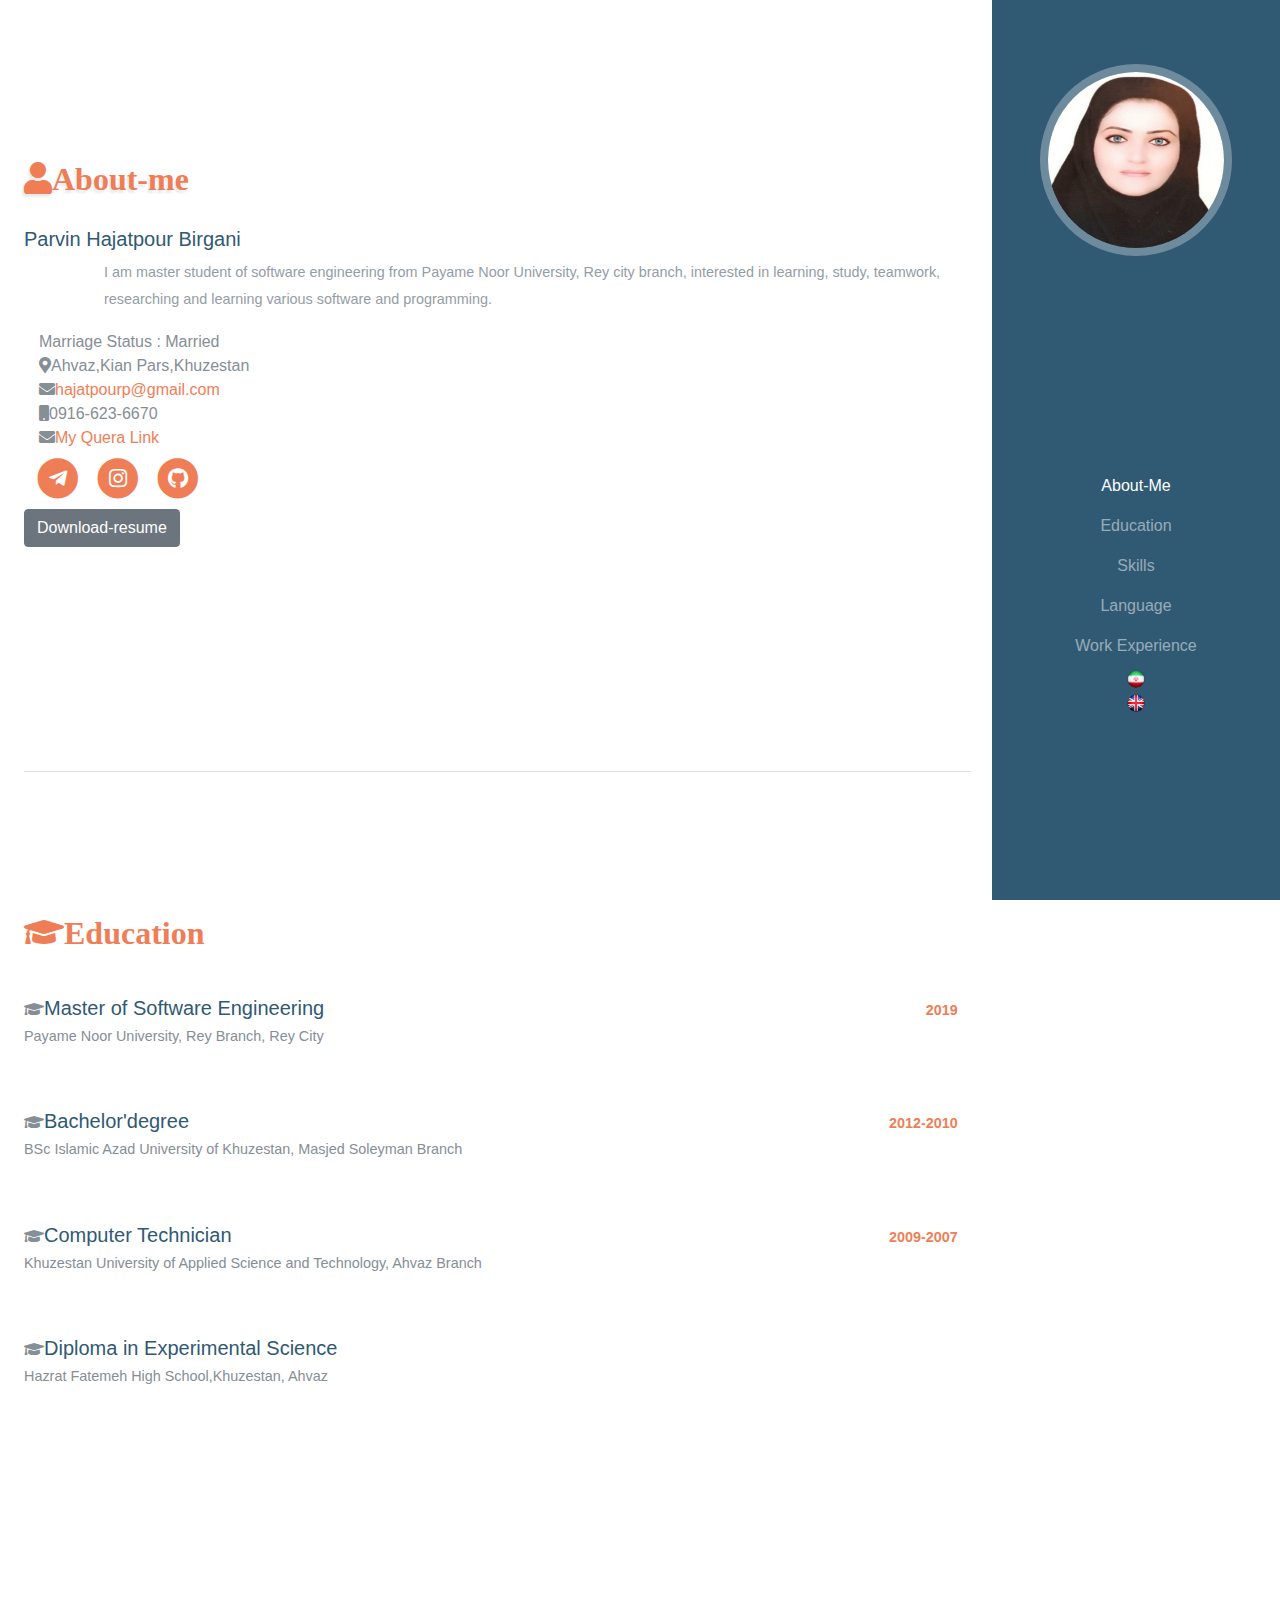
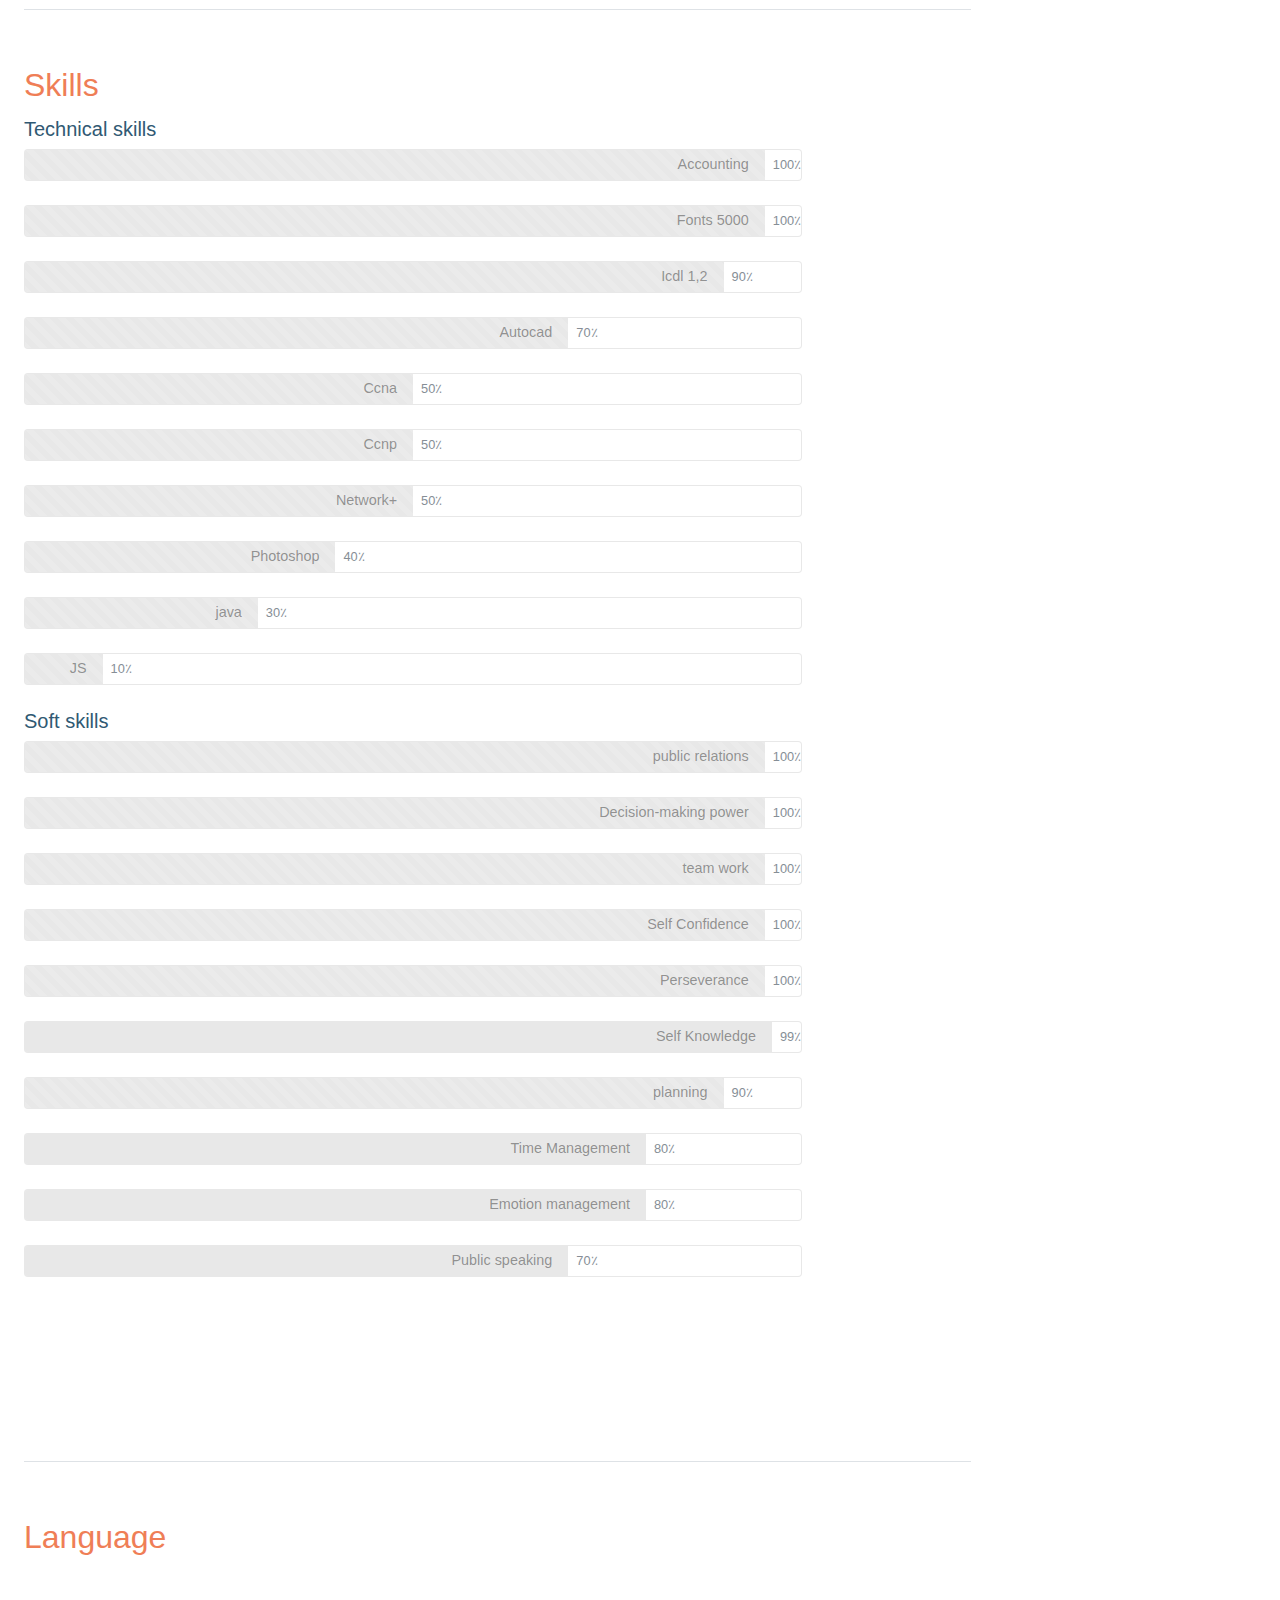
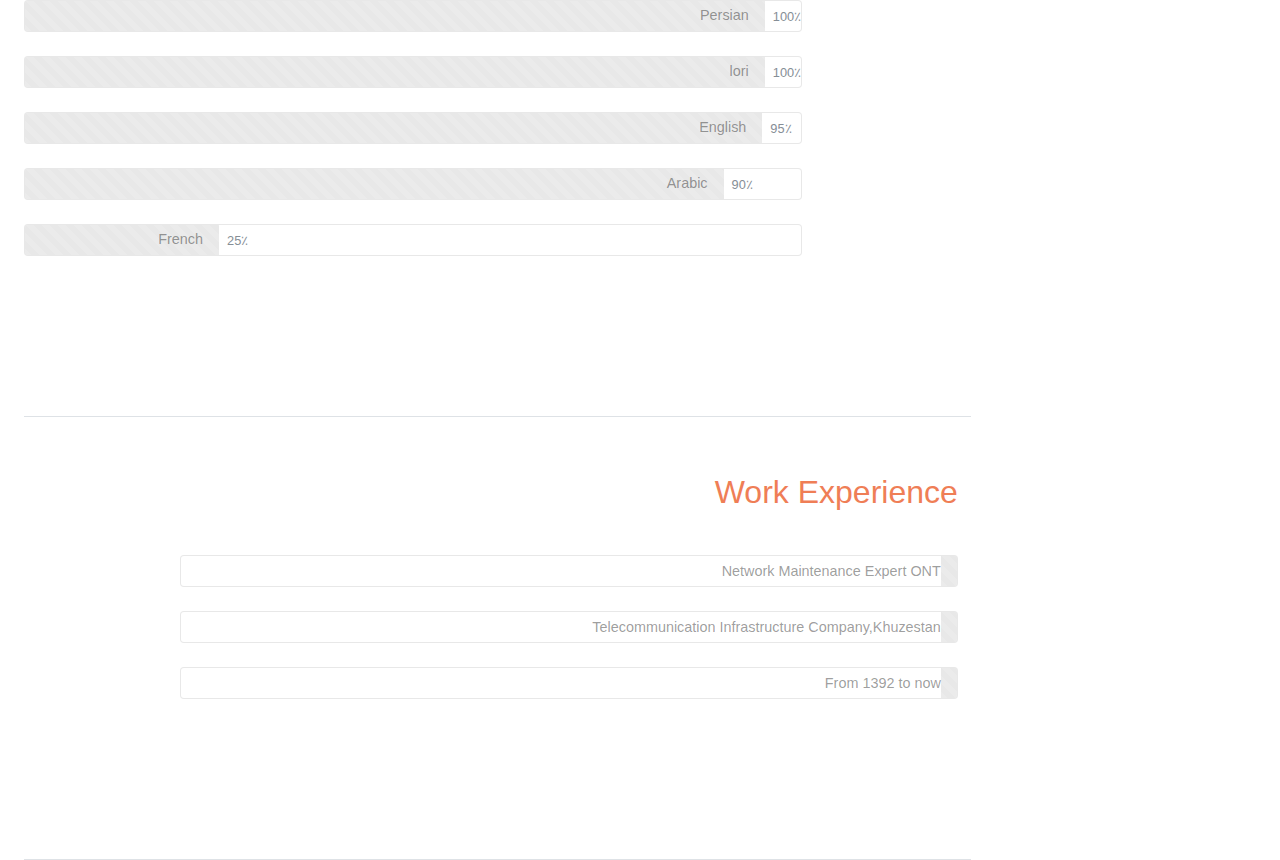
==== RESUME-EN.html @ 70c4b2e2 "Add files via upload" ====
<!doctype html>
<html lang="en">
<head>
    <meta charset="UTF-8">
    <meta name="viewport"
          content="width=device-width, user-scalable=no, initial-scale=1.0, maximum-scale=1.0, minimum-scale=1.0">
    <meta http-equiv="X-UA-Compatible" content="ie=edge">
    <link rel="stylesheet" href="css/bootstrap.css">
    <link rel="stylesheet" href="https://use.fontawesome.com/releases/v5.0.13/css/all.css">
    <link rel="stylesheet" href="css/bootstrap-rtl.css">
    <link rel="stylesheet" href="css/vazir.css">
    <link rel="stylesheet" href="css/style.css">
    <title>Resume</title>
</head>
<body data-spy="scroll" data-target="#mySidebar" data-offset="10">

    <main class="container-fluid">
        <div class="row">

            <!--Start Sidebar-->
            <nav class="navbar navbar-expand-lg navbar-dark bgPrimary p-0 px-lg-5 fixed-top" id="mySidebar">
                <img class="img-fluid img-profile-lg mx-auto d-none d-lg-block" src="img/parvin.jpg" alt="my image">
               <div class="d-flex flex-row-reverse w-100 justify-content-between">
                   <a class="navbar-brand pl-3 d-block d-lg-none" href="#"><img class="img-fluid img-profile" src="img/img-profile.png" alt="my image"></a>
                   <button class="navbar-toggler" type="button" data-toggle="collapse" data-target="#navbarSupportedContent" aria-controls="navbarSupportedContent" aria-expanded="false" aria-label="Toggle navigation">
                       <span class="navbar-toggler-icon"></span>
                   </button>
               </div>
                <div class="collapse navbar-collapse in" id="navbarSupportedContent">
                    <ul class="navbar-nav flex-column align-items-lg-center pr-3 pt-1 pr-lg-0 pt-lg-4" >
                        <li class="nav-item">
                            <a class="nav-link js-scroll-trigger active" href="#about-me">About-Me</a>
                        </li>
                        <li class="nav-item">
                            <a class="nav-link js-scroll-trigger" href="#education">Education</a>
                        </li>
                        <li class="nav-item">
                            <a class="nav-link js-scroll-trigger" href="#skill">Skills</a>
                        </li>
                        <li class="nav-item">
                            <a class="nav-link js-scroll-trigger" href="#Language">Language</a>
                        </li>
												 <li class="nav-item">
                            <a class="nav-link js-scroll-trigger" href="#job">Work Experience</a>
                        </li>

                        <li>
                            <a href="RESUME-FA.html" data-animation="62"> <img src="img/Iran.png" width="20" height="20"/></a>
                        </li>
					
                        <li>
                            <a class="pt-trigger" href="RESUME-EN.html" data-animation="62"> <img src="img/en.png" width="20" height="20"/></a>
                        </li>

                    </ul>
                </div>

            </nav>
            <!--End Sidebar-->

            <!--Start Main Content-->
            <div class="col-lg-8 col-xl-9 mr-auto pl-4"  id="mainContent">

                <!--About Me-->
                <section id="about-me" dir="ltr" align="left">
                    <div class="page-content">
                        <div class="row"></div>
                         <h1><span CLASS="text-primary fas fa-user ">About-me</span></h1>
                         <h3 ><span dir="ltr">Parvin Hajatpour Birgani</span></h3>
                          <div>
                              <p>I am master student of software engineering from Payame Noor University, Rey city branch, interested in learning, study, teamwork, researching and learning various software and programming.</p>
                          </div>
                            <div class="col-sm-6 col-md-6 col-lg-6">
                             <ul class="info-list">
                                 <li>
                                     <span class="contact-icon"><i class="" ></i></span><a >Marriage Status : Married</a>
                                 </li><br>
                                 <li>
                                     <span class="contact-icon"><i class="fas fa-map-marker-alt" ></i></span><a >Ahvaz,Kian Pars,Khuzestan</a>
                                 </li><br>
                                 <li>
                                     <span class="contact-icon"><i class="fas fa-envelope" ></i></span><a href="hajatpourp@gmail.com">hajatpourp@gmail.com</a>
                                 </li><br>
								  <li>
                                    <!-- <span class="contact-icon"><i class="fas fa-envelope" ></i></span><a href="parvinhajatpour@gmail.com">parvinhajatpour@gmail.com</a>
                                 </li><br>-->
                                 <li>
                                     <span class="contact-icon"><i class="fas fa-mobile "></i></span><a>0916-623-6670</a>
                                 </li><br>
								  <li>
                                     <span class="contact-icon"><i class="fas fa-envelope" ></i></span><a href="https://quera.ir/profile/hajatpourp">My Quera Link</a>
                                 </li><br>
                            </ul>
							

                    </div>
                <ul class="list-inline list-social-items mr-2 mt-2 d-inline-flex">
                    <li class="list-inline-item">
                        <a href="">
                            <span class="fa-stack fa-2x">
                              <i class="fas fa-circle fa-stack-2x"></i>
                              <i class="fab fa-telegram-plane fa-stack-1x fa-inverse"></i>
                            </span>
                        </a>
                    </li>
                    <li class="list-inline-item">
                        <a href="">
                            <span class="fa-stack fa-2x">
                              <i class="fas fa-circle fa-stack-2x"></i>
                              <i class="fab fa-instagram fa-stack-1x fa-inverse"></i>
                            </span>
                        </a>
                    </li>
                    <li class="list-inline-item">
                        <a href="#">
                            <span class="fa-stack fa-2x">
                              <i class="fas fa-circle fa-stack-2x"></i>
                              <i class="fab fa-github fa-stack-1x fa-inverse"></i>
                            </span>
                        </a>
                    </li>

                </ul>
                    <div class="download-resume">
                        <a href="" class="btn btn-secondary">Download-resume</a>
                    </div>
                    </div>
                </section>

                <!--Education-->
                <section id="education" dir="ltr" align="left">
                        <h2 class="mb-lg-5 pb-4 pt-3 pb-lg-0 fas fa-graduation-cap">Education</h2>
                        <div class="mb-5 d-flex flex-column flex-sm-row align-items-sm-baseline justify-content-sm-between">
                            <div class="d-flex flex-column">
                                <div class=" px-0 d-flex align-items-baseline ">
                                    <i class="fas fa-graduation-cap"></i>
                                    <h3>Master of Software Engineering</h3>
                                </div>
                                <div class="pr-md-5">
                                    <h4>Payame Noor University, Rey Branch, Rey City  </h4>
                                    <p> </p>
                                </div>
                            </div>
                            <div class="col-sm-auto pr-0 pr-0">
                                <span class="text-success">2019</span>
                            </div>
                        </div>
                        <div class="mb-5 d-flex flex-column flex-sm-row align-items-sm-baseline justify-content-sm-between ">
                            <div class="d-flex flex-column">
                                <div class=" px-0 d-flex align-items-baseline ">
                                    <i class="fas fa-graduation-cap"></i>
                                    <h3>Bachelor'degree</h3>
                                </div>
                                <div class="pr-md-5">
                                    <h4>BSc Islamic Azad University of Khuzestan, Masjed Soleyman Branch</h4>
                                    <p></p>
                                </div>
                            </div>
                            <div class="col-sm-auto pr-0">
                                <span class="text-success">2012-2010</span>
                            </div>
                        </div>
                    <div class="mb-5 d-flex flex-column flex-sm-row align-items-sm-baseline justify-content-sm-between ">
                        <div class="d-flex flex-column">
                            <div class=" px-0 d-flex align-items-baseline ">
                                <i class="fas fa-graduation-cap"></i>
                                <h3>Computer Technician</h3>
                            </div>
                            <div class="pr-md-5">
                                <h4>Khuzestan University of Applied Science and Technology, Ahvaz Branch
                                </h4>
                                <p></p>
                            </div>
                        </div>
                        <div class="col-sm-auto pr-0">
                            <span class="text-success">2009-2007</span>
                        </div>
                    </div>
                    <div class="mb-5 d-flex flex-column flex-sm-row align-items-sm-baseline justify-content-sm-between ">
                        <div class="d-flex flex-column">
                            <div class=" px-0 d-flex align-items-baseline ">
                                <i class="fas fa-graduation-cap"></i>
                                <h3>
                                    Diploma in Experimental Science</h3>
                            </div>
                            <div class="pr-md-5">
                                <h4>Hazrat Fatemeh High School,Khuzestan, Ahvaz</h4>
                                <p></p>
                            </div>
                        </div>
                       <!-- <div class="col-sm-auto pr-0">
                            <span class="text-success">1384-1385</span>
                        </div>-->
                    </div>
                </section>

                <!--Skills-->
                <section id="skill" class=" pt-2" dir="ltr" align="left">
                    <h2 class="pb-1 pt-4 mt-5 mt-lg-4">Skills</h2>
                    <div class="col-lg-10 px-0">
                        <h3 ><span dir="ltr">Technical skills</span></h3>
                       <div class="progress">
                            <div class="progress-bar progress-bar-striped progress-bar-animated" style="width: 100%">Accounting</div>
                            <small class="my-auto mr-auto pl-2">100٪</small>
                        </div>
                        <br> <div class="progress">
                            <div class="progress-bar progress-bar-striped progress-bar-animated" style="width: 100%">Fonts 5000</div>
                            <small class="my-auto mr-auto pl-2">100٪</small>
                        </div><br>
						<div class="progress">
                            <div class="progress-bar progress-bar-striped progress-bar-animated" style="width: 90%">Icdl 1,2</div>
                            <small class="my-auto mr-auto pl-2">90٪</small>
                        </div>
                        <br> 
						<div class="progress">
                            <div class="progress-bar progress-bar-striped progress-bar-animated" style="width: 70%">Autocad</div>
                            <small class="my-auto mr-auto pl-2">70٪</small>
                        </div>
                        <br> 
						 <div class="progress">
                            <div class="progress-bar progress-bar-striped progress-bar-animated" style="width: 50%">Ccna</div>
                            <small class="my-auto mr-auto pl-2">50٪</small>
                        </div>
                        <br> <div class="progress">
                            <div class="progress-bar progress-bar-striped progress-bar-animated" style="width: 50%">Ccnp</div>
                            <small class="my-auto mr-auto pl-2">50٪</small>
                        </div>
                        <br> <div class="progress">
                            <div class="progress-bar progress-bar-striped progress-bar-animated" style="width: 50%">Network+</div>
                            <small class="my-auto mr-auto pl-2">50٪</small>
                        </div>
                        <br>
						 <div class="progress">
                            <div class="progress-bar progress-bar-striped progress-bar-animated" style="width: 40%">Photoshop</div>
                            <small class="my-auto mr-auto pl-2">40٪</small>
                        </div>
                        <br> 
                        <div class="progress">
                            <div class="progress-bar progress-bar-striped progress-bar-animated" style="width: 30%">java</div>
                            <small class="my-auto mr-auto pl-2">30٪</small>
                        </div>
                        <br>
                        <div class="progress">
                            <div class="progress-bar progress-bar-striped progress-bar-animated" style="width: 10%">JS</div>
                            <small class="my-auto mr-auto pl-2">10٪</small>
                        </div>
                        <br> 
                    </div>
                    <div class="col-lg-10 px-0">
                        <h3 ><span dir="ltr">Soft skills</span></h3>
                        <div class="progress">
                            <div class="progress-bar progress-bar-striped progress-bar-animated" style="width: 100%">public relations</div>
                            <small class="my-auto mr-auto pl-2">100٪</small>
                        </div>
                        <br>
                        <div class="progress">
                            <div class="progress-bar progress-bar-striped progress-bar-animated" style="width: 100%">Decision-making power</div>
                            <small class="my-auto mr-auto pl-2">100٪</small>
                        </div>
                        <br>
                        <div class="progress">
                            <div class="progress-bar progress-bar-striped progress-bar-animated" style="width: 100%">team work</div>
                            <small class="my-auto mr-auto pl-2">100٪</small>
                        </div>
                        <br>
                        <div class="progress">
                            <div class="progress-bar progress-bar-striped progress-bar-animated" style="width: 100%">Self Confidence</div>
                            <small class="my-auto mr-auto pl-2">100٪</small>
                        </div>
                        <br>
                        <div class="progress">
                            <div class="progress-bar progress-bar-striped progress-bar-animated" style="width:100%">Perseverance </div>
                            <small class="my-auto mr-auto pl-2">100٪</small>
                        </div>
                        <br> <div class="progress">
						     <div class="progress-bar " style="width:99%">Self Knowledge</div>
                            <small class="my-auto mr-auto pl-2">99٪</small>
                        </div>
                        
                        <br>
                        <div class="progress">
                            <div class="progress-bar progress-bar-striped progress-bar-animated" style="width:90%">planning</div>
                            <small class="my-auto mr-auto pl-2">90٪</small>
                        </div><br>
						                       
                       
						<div class="progress">
                            <div class="progress-bar " style="width:80%">Time Management</div>
                            <small class="my-auto mr-auto pl-2">80٪</small>
                        </div>
                        <br>
                        <div class="progress">
                            <div class="progress-bar " style="width:80%">Emotion management</div>
                            <small class="my-auto mr-auto pl-2">80٪</small>
                        </div>
                        <br>
                        <div class="progress">
                            <div class="progress-bar " style="width:70%">Public speaking</div>
                            <small class="my-auto mr-auto pl-2">70٪</small>
                        </div>
                        <br>

                        
                    </div>

                </section>

                <!--Language-->
                <section id="Language" class=" pt-2" dir="ltr" align="left">
                    <h2 class="pb-1 pt-4 mt-5 mt-lg-4">Language</h2>
                    <div class="col-lg-10 px-0">
                        <p class="ml-0 pt-2 pb-2"></p>
                        <div class="progress">
                            <div class="progress-bar progress-bar-striped progress-bar-animated" style="width: 100%">Persian</div>
                            <small class="my-auto mr-auto pl-2">100٪</small>
                        </div>
                        <br>
                        <div class="progress">
                            <div class="progress-bar progress-bar-striped progress-bar-animated" style="width: 100%">lori</div>
                            <small class="my-auto mr-auto pl-2">100٪</small>
                        </div>
                        <br>
                        <div class="progress">
                            <div class="progress-bar progress-bar-striped progress-bar-animated" style="width: 95%">English</div>
                            <small class="my-auto mr-auto pl-2">95٪</small>
                        </div>
                        <br>
                        <div class="progress">
                            <div class="progress-bar progress-bar-striped progress-bar-animated" style="width: 90%">Arabic</div>
                            <small class="my-auto mr-auto pl-2">90٪</small>
                        </div>
                        <br>
                        <div class="progress">
                            <div class="progress-bar progress-bar-striped progress-bar-animated" style="width: 25%">French</div>
                            <small class="my-auto mr-auto pl-2">25٪</small>
                        </div>
                    </div>

                </section>
				<section id="job" class=" pt-2">
                    <h2 class="pb-1 pt-4 mt-5 mt-lg-4">Work Experience</h2>
                    <div class="col-lg-10 px-0">
                        <p class="ml-0 pt-2 pb-2"></p>
                        <div class="progress">
                            <div class="progress-bar progress-bar-striped progress-bar-animated" style="width: 0%">Network Maintenance Expert ONT</div>
                            <small class="my-auto mr-auto pl-2"></small>
                        </div>
                        <br>
                        <div class="progress">
                            <div class="progress-bar progress-bar-striped progress-bar-animated" style="width: 0%">Telecommunication Infrastructure Company,Khuzestan</div>
                            <small class="my-auto mr-auto pl-2"></small>
                        </div>
                        <br>
                        <div class="progress">
                            <div class="progress-bar progress-bar-striped progress-bar-animated" style="width: 0%">From 1392 to now</div>
                            <small class="my-auto mr-auto pl-2"></small>
                        </div>

                </section>
            </div>
            <!--End Main Content-->
        </div>
    </main>

<script src="js/jquery-3.3.1.min.js"></script>
<script src="js/popper.min.js"></script>
<script src="js/bootstrap.min.js"></script>
<script src="js/jquery.easing.js"></script>
    <script>
        // Smooth scrolling using jQuery easing
        $('#mySidebar .navbar-nav a').on('click', function (e) {
            let target = $(this.hash);
            if (target.length){
                e.preventDefault();
                $('html,body').animate({
                    scrollTop: target.offset().top
                },800 , "easeInOutExpo" );
                return false;
            }
        });

        // Closes responsive menu when a scroll trigger link is clicked
        $(document).click(function (event) {
            let clickover = $(event.target);
            let $navbar = $(".navbar-collapse");
            let _opened = $navbar.hasClass("in");
            if (_opened === true && !clickover.hasClass("navbar-toggler")) {
                $navbar.collapse('hide');
            }
        });
        //Close navbar-collapse when click anyWhere
        $('.js-scroll-trigger').click(function() {
            $('.navbar-collapse').collapse('hide');
        });

    </script>

</body>
</html>
---- css/vazir.css ----
ul {
  list-style-type: none;
  margin: 0;
  padding: 0;
}

li {
  display: inline;
}
<ul>
  <li><a href="#home">Home</a></li>
  <li><a href="#news">News</a></li>
  <li><a href="#contact">Contact</a></li>
  <li><a href="#about">About</a></li>
</ul>
---- css/style.css ----
body {
    font-family: 'Vazir', Vazir, Tahoma, Arial, sans-serif !important;
    color: #868e96;
}
section {
    padding-right: .8rem;
    border-bottom: 1px solid #dee2e6;
    padding-top: 4rem;

}
@media (min-width: 992px) {
    section {
        padding-top: 8rem;
        padding-bottom: 10rem;
    }

}

h1{
    font-size: 2rem;
    color: #ef7e56;
    text-shadow: -2px 3px 2px rgba(0, 0, 0, 0.08);
    word-spacing: -0.4rem;
}
h2{
    font-size: 2rem;
    color: #ef7e56;
}
h3 {
    font-size: 1.25rem;
    color: #305973;
}
h4 {
    font-size: 0.9rem;
}

p {
    font-size: .9rem;
    line-height: 1.7rem;
    color: #949da6;
    margin-left: 5rem;
}
a {
    color: #ef7e56;
}
a:hover {
    color: #305973;
}
.text-primary {
    color: #ef7e56 !important;
}

.text-success {
    color: #ef7e56 !important;
    font-weight: 700;
    font-size: 0.9rem;
}

/* ------------------------------------
            Sidebar
--------------------------------------*/
#mySidebar button.navbar-toggler:focus {
    outline: none;
    box-shadow:none; !important;
}

@media (min-width: 992px) {
    #mySidebar {
        background-color: #305973;
        text-align: center;
        position: fixed;
        top: 0;
        right: 0;
        display: flex;
        flex-direction: column;
        width: 18rem;
        height: 100vh;
    }
}
.img-profile {
    width: 2.5rem;
    height: 2.5rem;
    border: .1rem solid rgba(255,255,255,.3);
    border-radius: 50%;
}

.img-profile-lg {
    width: 12rem;
    height: 12rem;
    border: .5rem solid rgba(255,255,255,.3);
    border-radius: 50%;
    margin-top: 4rem;
}
.bgPrimary {
    background-color: #305973;
}

#mySidebar a {
    color: rgba(255,255,255,.5);
}
#mySidebar a:hover {
    color: rgba(255,255,255,.75);
}
#mySidebar a.active {
    color: #fff;
}
#mySidebar .navbar-brand {
    color: rgba(255,255,255,.95);
}
#mySidebar .navbar-brand:hover {
    color: rgba(255,255,255,.8);
}

/* ------------------------------------
                Main Content
--------------------------------------*/
@media (min-width: 992px) {
    .col-lg-8 {
        -ms-flex: 0 0 72%;
        flex: 0 0 72%;
        max-width: 72%;
    }
}
@media (min-width: 1200px) {
    .col-xl-9 {
        -ms-flex: 0 0 77%;
        flex: 0 0 77%;
        max-width: 77%;
    }
}
/* ------------------------------------
            About Me
--------------------------------------*/
#about-me {
    padding-bottom: 14rem;
}
@media (max-width: 992px) {
    #about-me {
        padding-bottom: 4rem;
    }
}
#about-me h1{
    padding-top: 2rem;
    padding-bottom: 1.3rem;
    color: #305973;
}


.address {
    font-size: 0.95rem;
    line-height: 1.9rem;
}
.list-social-items .fa-2x {
    font-size: 1.3em;
}
/* ------------------------------------
            Education
--------------------------------------*/
#education .fa-calendar-check {
    padding-left: .75rem;
    color: #ef7e56;
}
.text-uppercase{
    font-weight: bold;
    font-size: 0.75rem;

}
/* ------------------------------------
            Experience
--------------------------------------*/
#experience .fa-calendar-check {
    padding-left: .75rem;
    color: #ef7e56;
}

@media (max-width: 576px) {
    i.fa-calendar-check {
        display: none;
    }
}
/* ------------------------------------
            Skill
--------------------------------------*/
.progress-bar {
    color: rgba(0,0,0,.4);
    font-weight: 500;
    font-size: 0.9rem;
    text-align: right;
    padding-right: 1rem;
    background-color: rgba(0,0,0,0.09);
}
.progress {
    height: 2rem;
    font-size: 1rem;
    background-color: #fff;
    border: 1px solid rgba(0,0,0,0.09);
}
/* ------------------------------------
            Portfolio
--------------------------------------*/
#portfolio {
    padding-top: 3.5rem;
    padding-bottom: 5rem;
}
.cursor {
    cursor: pointer;
}
.card-text {
    color: #305973;
    visibility: hidden;
}
.card-img-overlay:hover .card-text {
    visibility: visible;
    transition: all .7s ease;
}
.card-img-overlay:hover {
    background-color: rgba(255,255,255,.7) ;
    transition: all .1s ease;
}
.modal {
    direction: ltr;
}
.modal-header {
    padding: 1rem 1rem 0 0;
    border-bottom: 0px solid #e9ecef;
    border-top-left-radius: 0.3rem;
    border-top-right-radius: 0.3rem;
}
.modal-text {
    color: #305973;
    direction: rtl;
}
.modal-text p {
    margin-left: 0;
}
.btn-primary {
    background-color: #007bff;
    border-color: #007bff;
    float: left;
}
/* ------------------------------------
            Award
--------------------------------------*/
#award i {
    color: #ffc107;
}
@media (max-width: 992px) {
    section#award {
        padding-top: 5rem;
        padding-bottom: 22rem;
    }
}
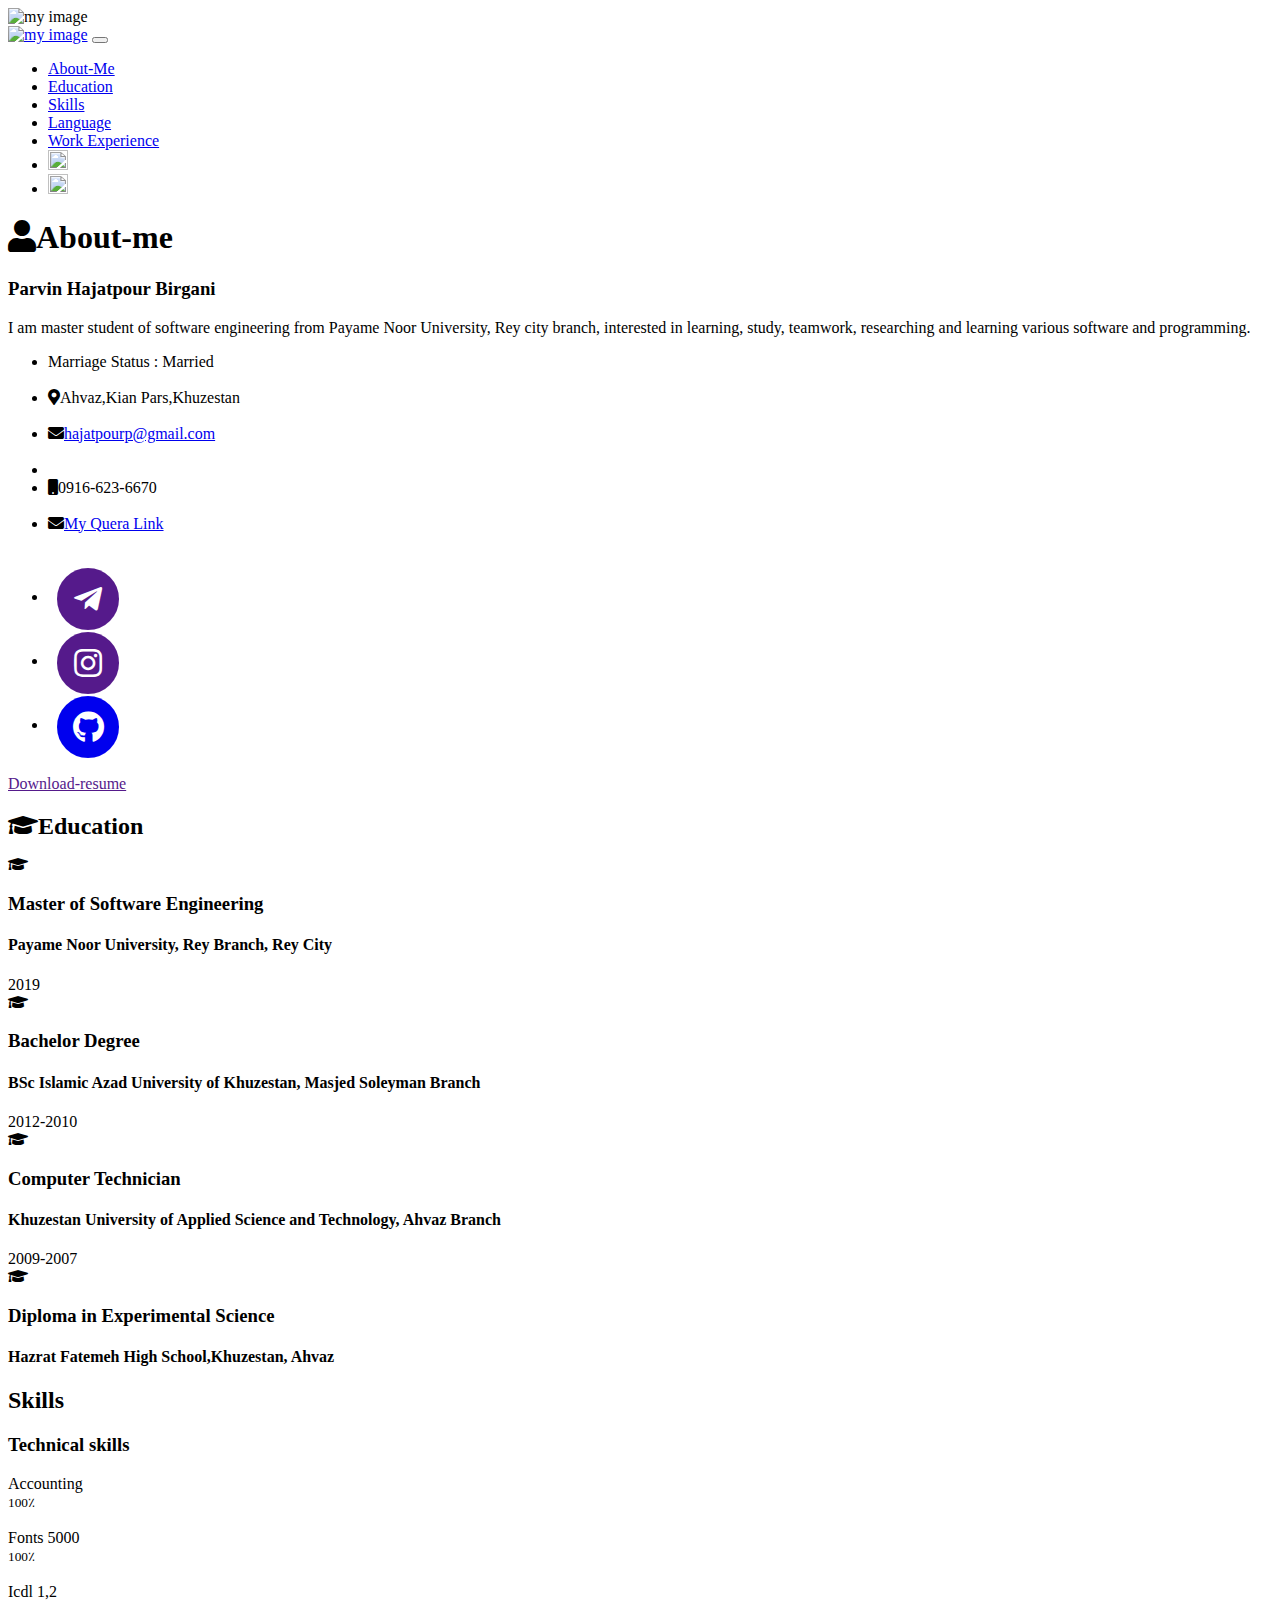
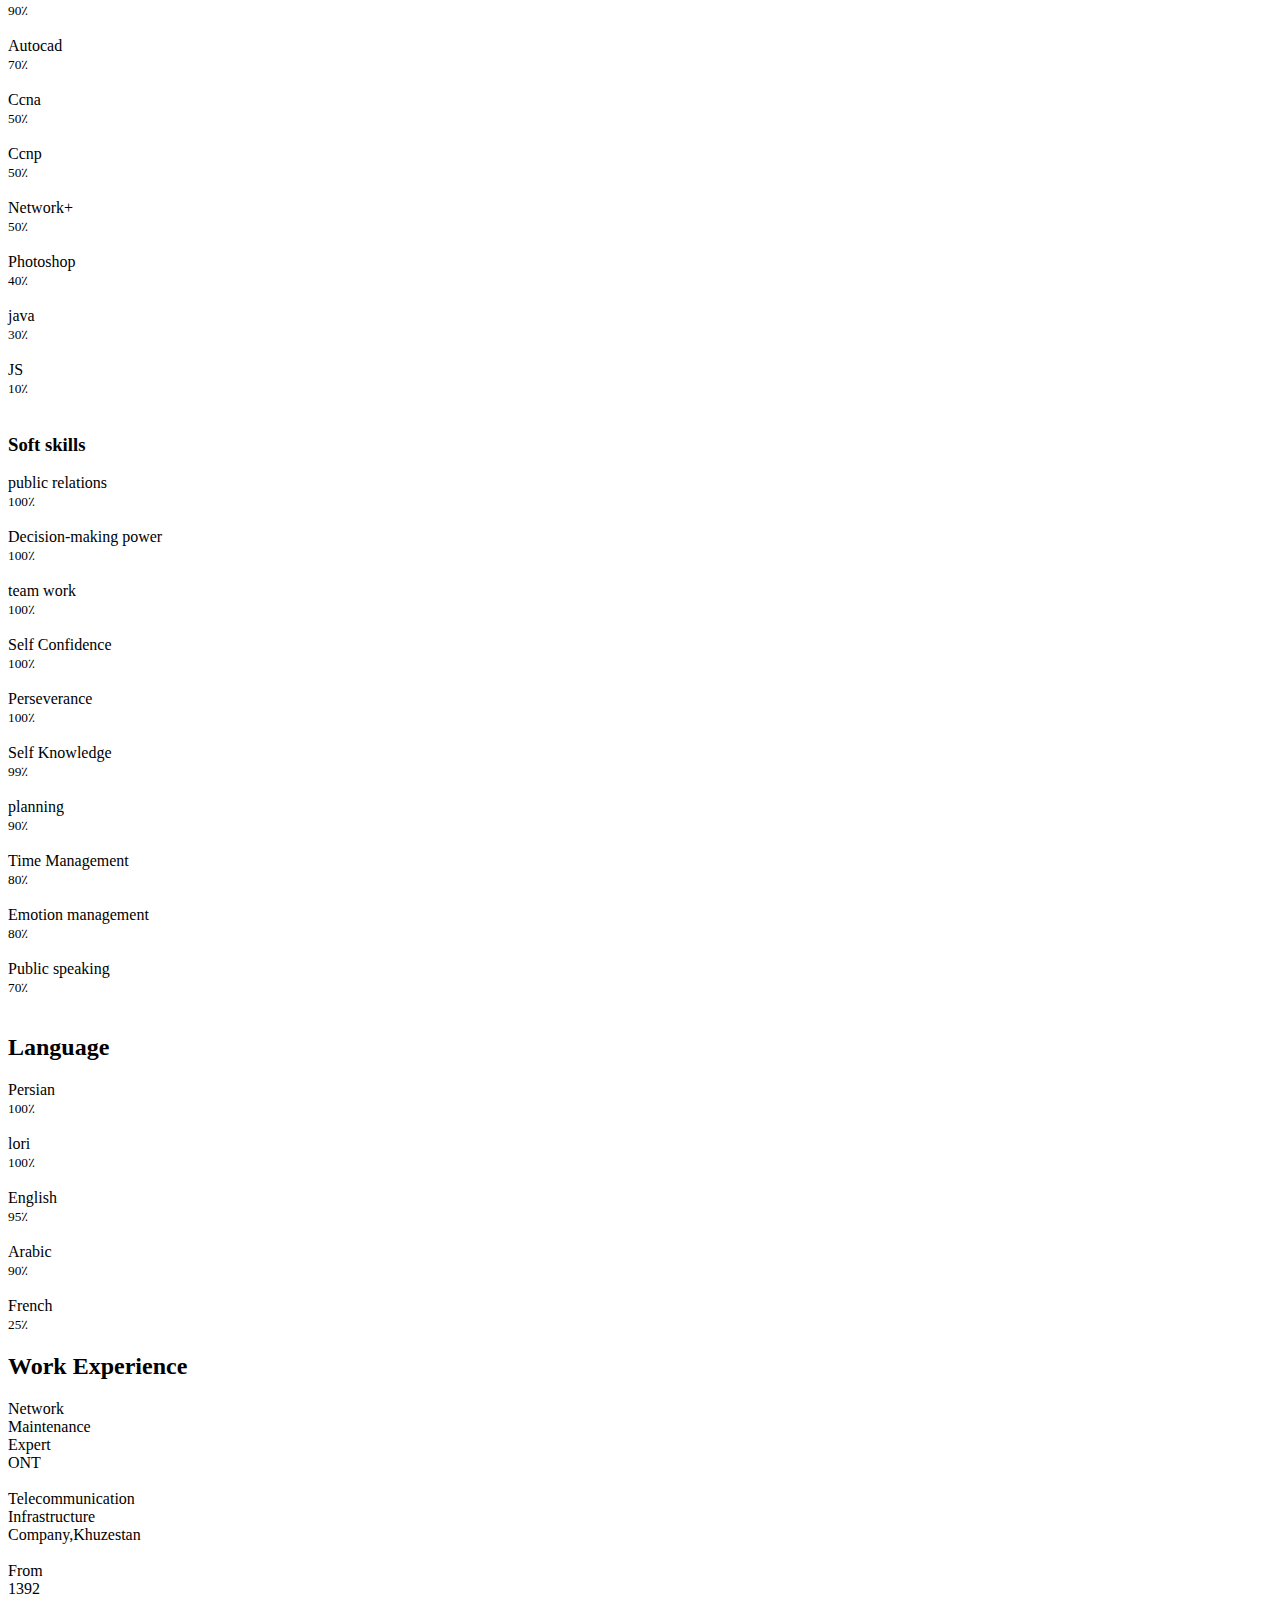
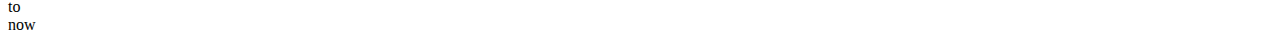
==== commit 7b002ab3: "Add files via upload" ====
--- a/RESUME-EN.html
+++ b/RESUME-EN.html
@@ -6,11 +6,11 @@
     <meta name="viewport"
           content="width=device-width, user-scalable=no, initial-scale=1.0, maximum-scale=1.0, minimum-scale=1.0">
     <meta http-equiv="X-UA-Compatible" content="ie=edge">
-    <link rel="stylesheet" href="css/bootstrap.css">
+    <link rel="stylesheet" href="C:\Users\AMIN\Desktop\css/bootstrap.css">
     <link rel="stylesheet" href="https://use.fontawesome.com/releases/v5.0.13/css/all.css">
-    <link rel="stylesheet" href="css/bootstrap-rtl.css">
-    <link rel="stylesheet" href="css/vazir.css">
-    <link rel="stylesheet" href="css/style.css">
+    <link rel="stylesheet" href="C:\Users\AMIN\Desktop\css/bootstrap-rtl.css">
+    <link rel="stylesheet" href="C:\Users\AMIN\Desktop\css/vazir.css">
+    <link rel="stylesheet" href="C:\Users\AMIN\Desktop\css/style.css">
     <title>Resume</title>
 </head>
 <body data-spy="scroll" data-target="#mySidebar" data-offset="10">
@@ -20,7 +20,7 @@
 
             <!--Start Sidebar-->
             <nav class="navbar navbar-expand-lg navbar-dark bgPrimary p-0 px-lg-5 fixed-top" id="mySidebar">
-                <img class="img-fluid img-profile-lg mx-auto d-none d-lg-block" src="img/parvin.jpg" alt="my image">
+                <img class="img-fluid img-profile-lg mx-auto d-none d-lg-block" src="parvin.jpg" alt="my image">
                <div class="d-flex flex-row-reverse w-100 justify-content-between">
                    <a class="navbar-brand pl-3 d-block d-lg-none" href="#"><img class="img-fluid img-profile" src="img/img-profile.png" alt="my image"></a>
                    <button class="navbar-toggler" type="button" data-toggle="collapse" data-target="#navbarSupportedContent" aria-controls="navbarSupportedContent" aria-expanded="false" aria-label="Toggle navigation">
@@ -46,11 +46,11 @@
                         </li>
 
                         <li>
-                            <a href="RESUME-FA.html" data-animation="62"> <img src="img/Iran.png" width="20" height="20"/></a>
+                            <a href="C:\Users\Ali\Desktop\css/RESUME-FA.html" data-animation="62"> <img src="Iran.png" width="20" height="20"/></a>
                         </li>
 					
                         <li>
-                            <a class="pt-trigger" href="RESUME-EN.html" data-animation="62"> <img src="img/en.png" width="20" height="20"/></a>
+                            <a class="pt-trigger" href="C:\Users\Ali\Desktop/RESUME-EN.html" data-animation="62"> <img src="en.png" width="20" height="20"/></a>
                         </li>
 
                     </ul>
@@ -150,7 +150,7 @@
                             <div class="d-flex flex-column">
                                 <div class=" px-0 d-flex align-items-baseline ">
                                     <i class="fas fa-graduation-cap"></i>
-                                    <h3>Bachelor'degree</h3>
+                                    <h3>Bachelor Degree</h3>
                                 </div>
                                 <div class="pr-md-5">
                                     <h4>BSc Islamic Azad University of Khuzestan, Masjed Soleyman Branch</h4>
@@ -338,7 +338,7 @@
                     </div>
 
                 </section>
-				<section id="job" class=" pt-2">
+				<section id="job" class=" pt-2"dir="ltr" align="left">
                     <h2 class="pb-1 pt-4 mt-5 mt-lg-4">Work Experience</h2>
                     <div class="col-lg-10 px-0">
                         <p class="ml-0 pt-2 pb-2"></p>
